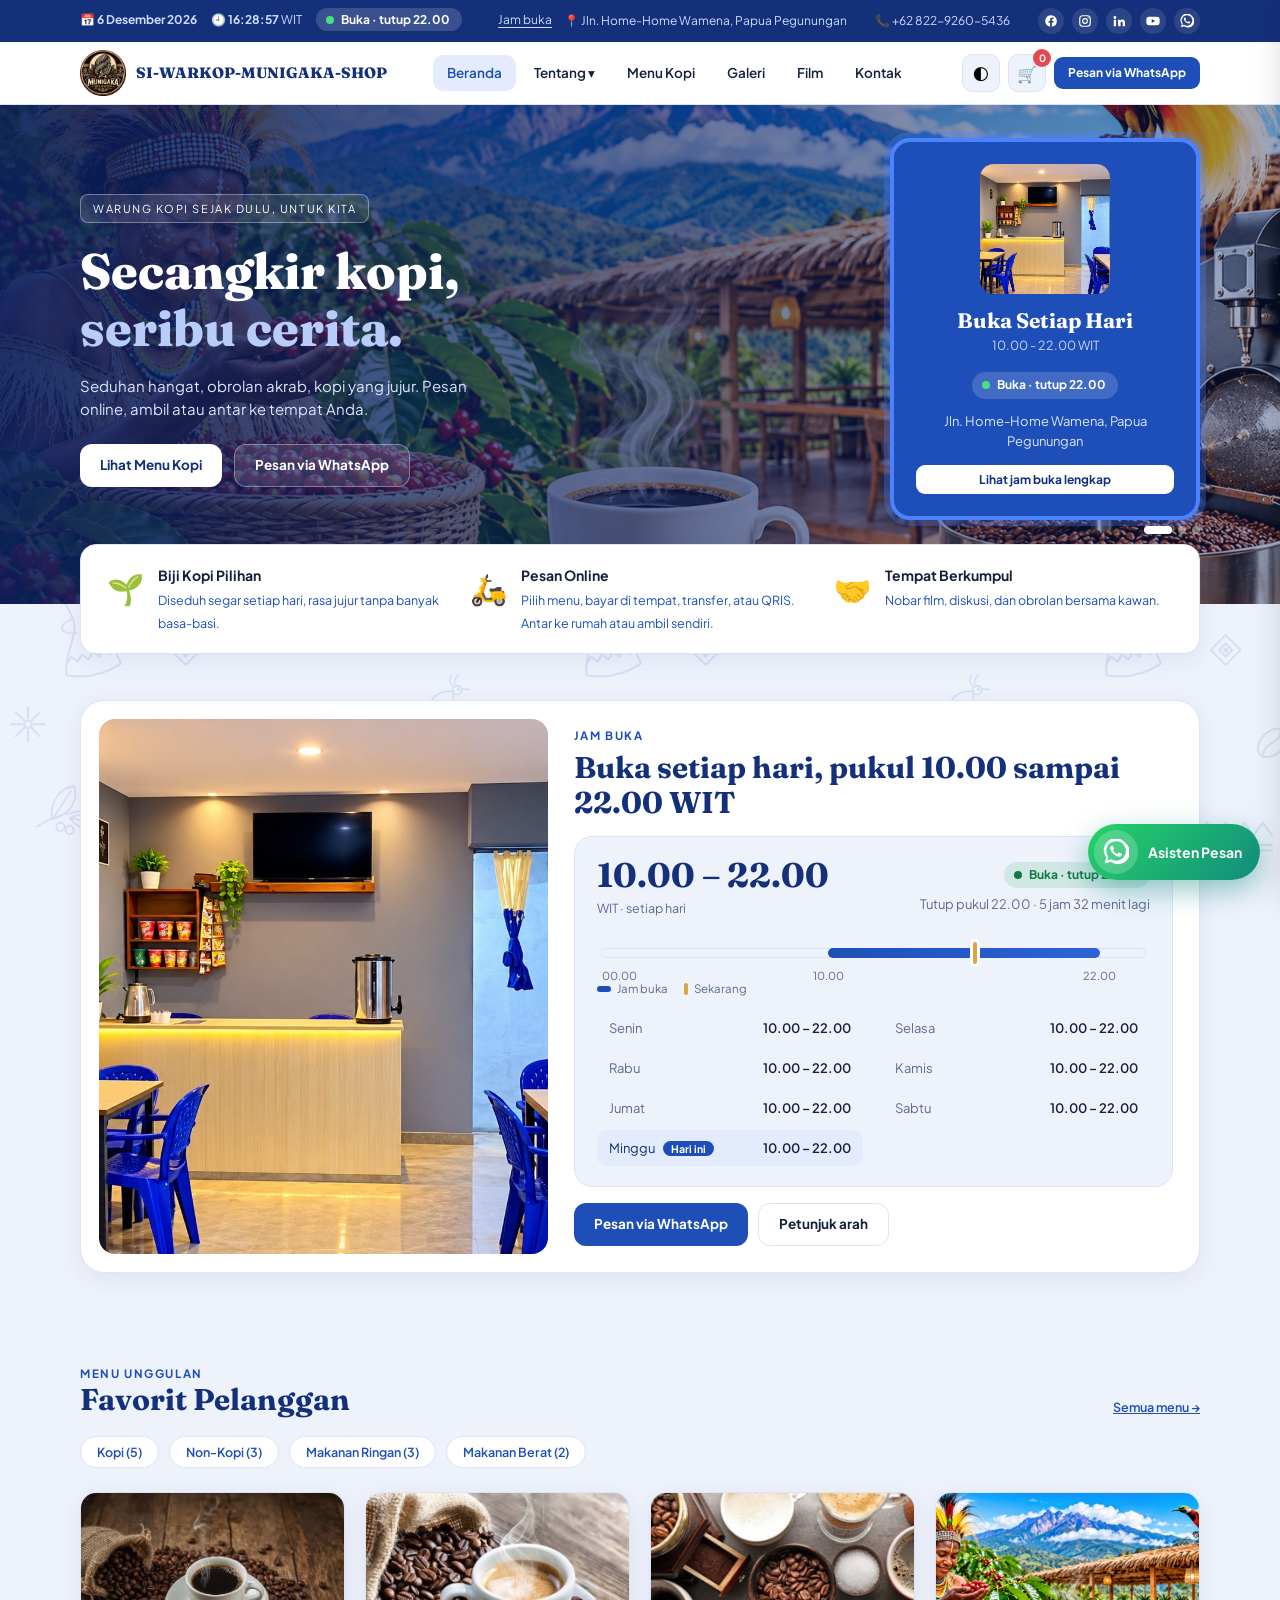
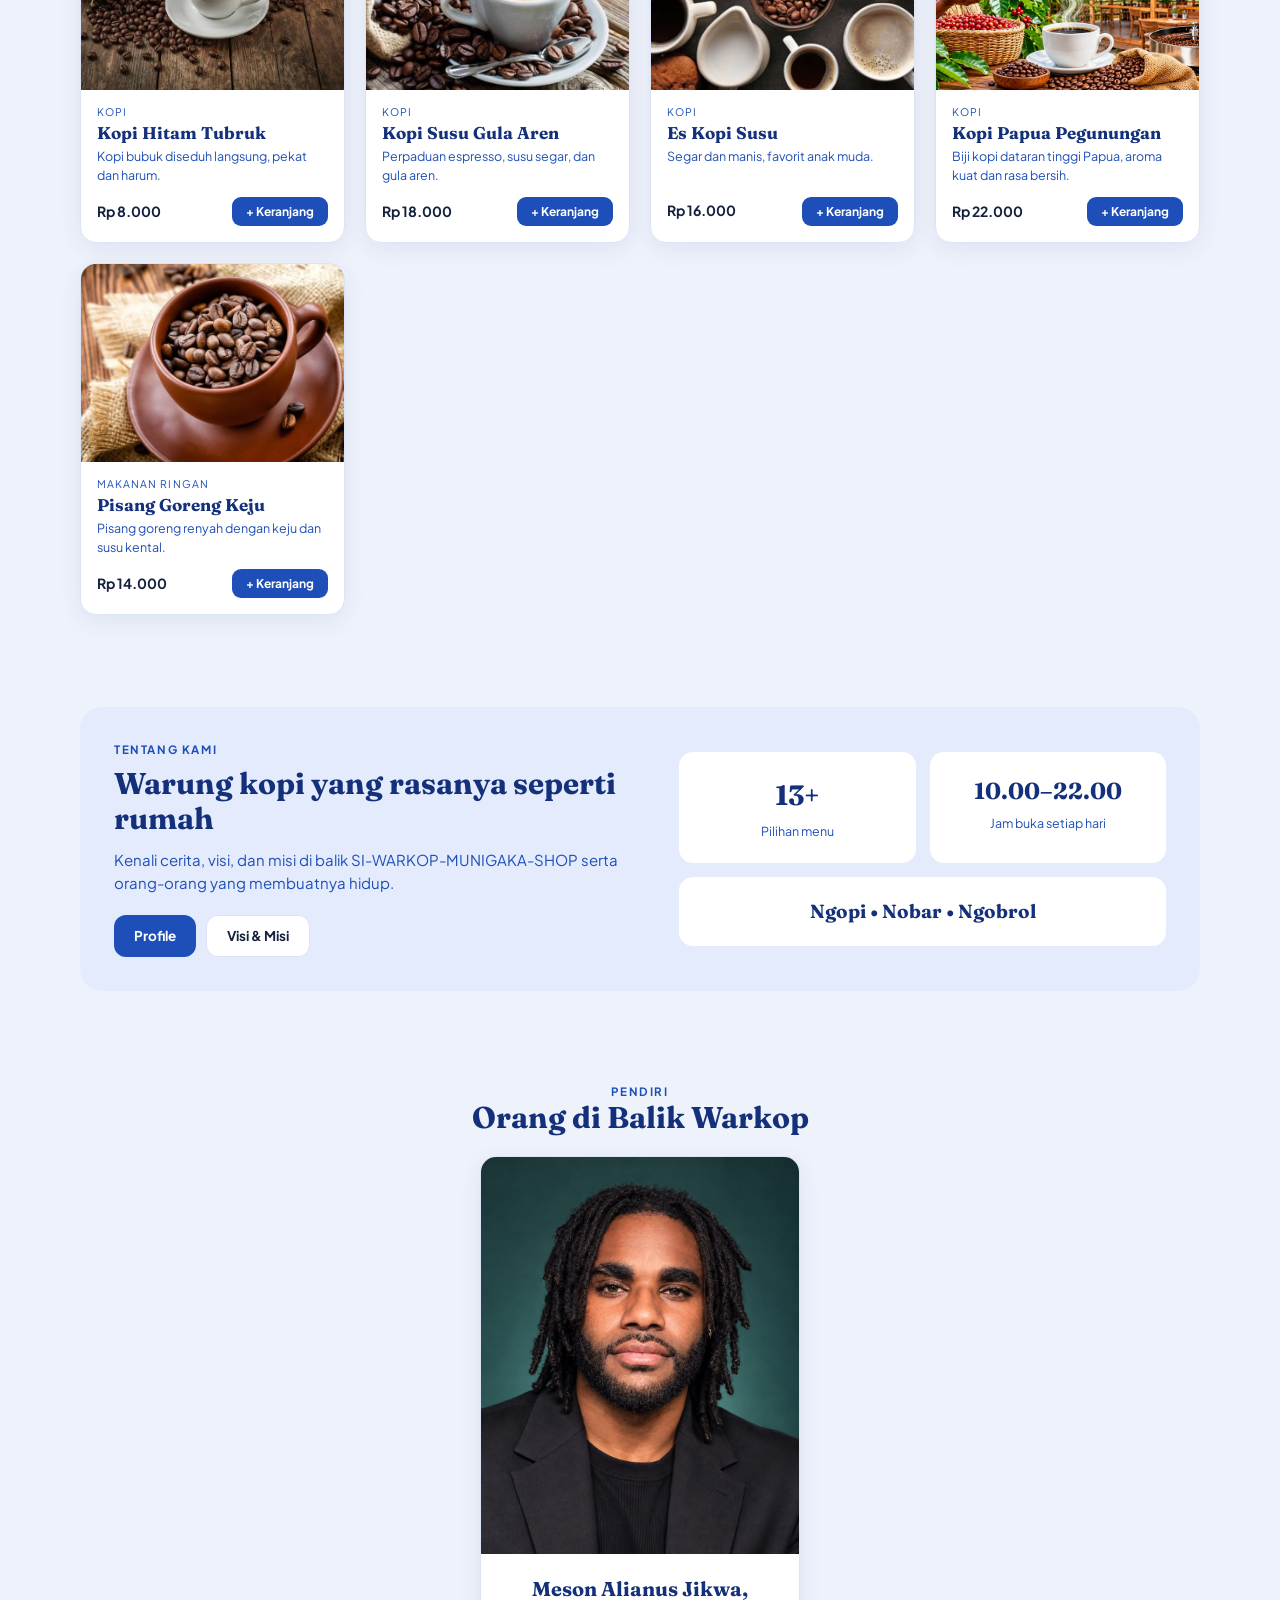
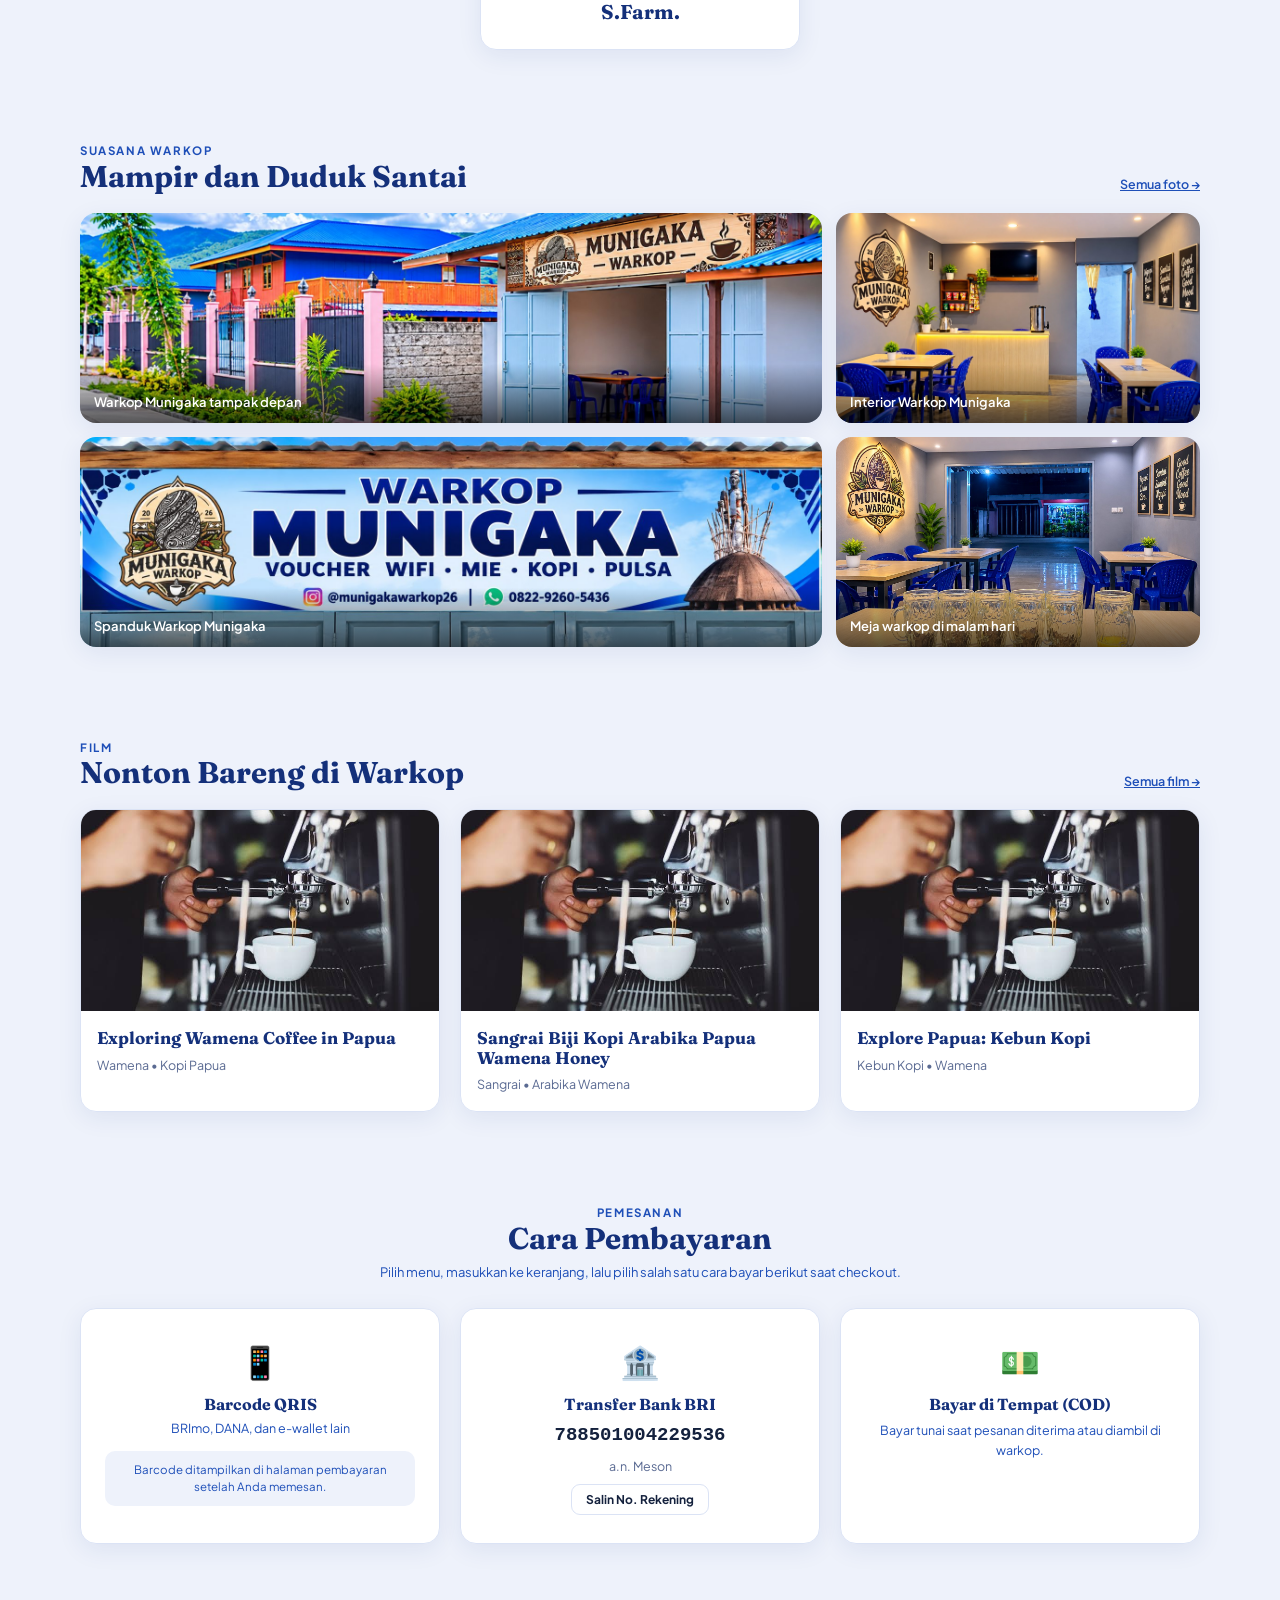
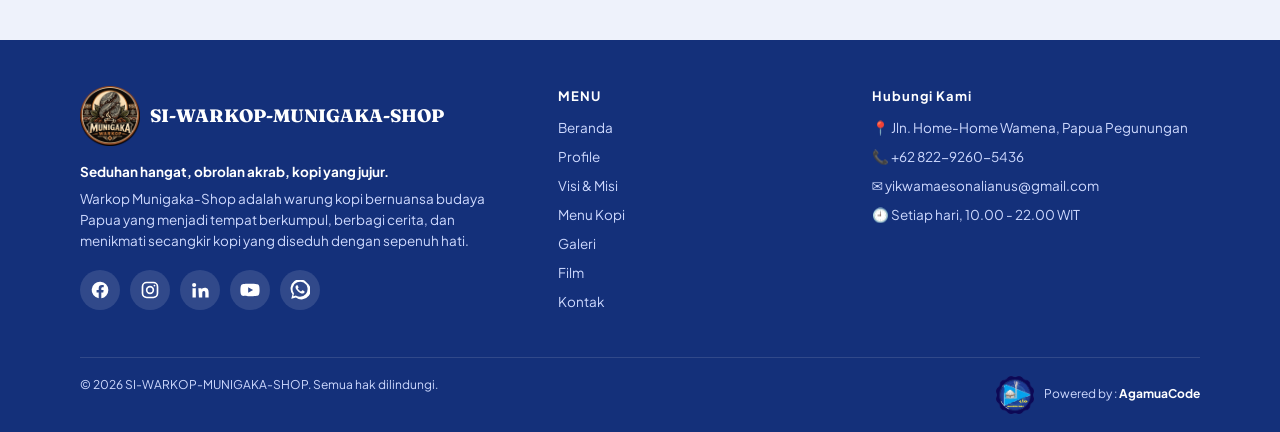
==== index.html @ c87c57e7 "first commit" ====
<!DOCTYPE html>
<html lang="id">
<head>
<meta charset="UTF-8"><meta name="viewport" content="width=device-width,initial-scale=1">
<title>SI-WARKOP-MUNIGAKA-SHOP — Secangkir kopi, seribu cerita</title>
<meta name="description" content="Warkop Munigaka, Wamena. Buka setiap hari pukul 10.00 - 22.00 WIT. Pesan online, ambil atau antar ke tempat Anda.">
<meta property="og:title" content="Warkop Munigaka — buka setiap hari 10.00 - 22.00 WIT">
<meta property="og:image" content="assets/images/foto/warkop/warkop-tampak-depan.jpg">
<link rel="icon" href="assets/images/logo.png">
<link rel="preconnect" href="https://fonts.googleapis.com"><link rel="preconnect" href="https://fonts.gstatic.com" crossorigin>
<link href="https://fonts.googleapis.com/css2?family=Fraunces:opsz,wght@9..144,600;9..144,800&family=Plus+Jakarta+Sans:wght@400;500;600;700&display=swap" rel="stylesheet">
<link rel="stylesheet" href="assets/css/style.css">
</head>
<body data-page="index">
<div id="site-header"></div>

<header class="hero">
  <div id="slides"></div>
  <div class="wrap">
    <div>
      <button class="hero-status on-dark" data-hours aria-label="Lihat jam buka lengkap"><span class="js-pill"></span><u>Lihat jam buka lengkap</u></button><br>
      <span class="tag">Warung kopi sejak dulu, untuk kita</span>
      <h1>Secangkir kopi,<br><em>seribu cerita.</em></h1>
      <p>Seduhan hangat, obrolan akrab, kopi yang jujur. Pesan online, ambil atau antar ke tempat Anda.</p>
      <div class="cta"><a class="btn btn-white" href="menu.html">Lihat Menu Kopi</a><a class="btn btn-outline" data-wa="Halo SI-WARKOP-MUNIGAKA-SHOP, saya ingin memesan." href="https://wa.me/6282292605436" target="_blank" rel="noopener">Pesan via WhatsApp</a></div>
    </div>
    <div class="open-card">
      <img src="assets/images/foto/hero/buka-setiap-hari.jpg" alt="Interior Warkop Munigaka">
      <h3>Buka Setiap Hari</h3><small>10.00 - 22.00 WIT</small>
      <div class="oc-state on-dark"><span class="js-pill"></span></div>
      <p style="font-size:13px;color:#dbe5ff;margin:0">Jln. Home-Home Wamena, Papua Pegunungan</p>
      <button class="btn btn-white btn-sm" data-hours>Lihat jam buka lengkap</button>
    </div>
  </div>
  <div class="dots" id="dots"></div>
</header>

<main class="wrap">
  <div class="features reveal">
    <div class="feat"><div class="ic">🌱</div><div><b>Biji Kopi Pilihan</b><span>Diseduh segar setiap hari, rasa jujur tanpa banyak basa-basi.</span></div></div>
    <div class="feat"><div class="ic">🛵</div><div><b>Pesan Online</b><span>Pilih menu, bayar di tempat, transfer, atau QRIS. Antar ke rumah atau ambil sendiri.</span></div></div>
    <div class="feat"><div class="ic">🤝</div><div><b>Tempat Berkumpul</b><span>Nobar film, diskusi, dan obrolan bersama kawan.</span></div></div>
  </div>

  <section id="jam">
    <div class="hours-sec reveal">
      <div class="hs-photo"><img src="assets/images/foto/warkop/interior-warkop.jpg" alt="Interior Warkop Munigaka" loading="lazy"></div>
      <div class="hs-info">
        <div class="eyebrow">Jam Buka</div>
        <h2>Buka setiap hari, pukul 10.00 sampai 22.00 WIT</h2>
        <div class="hc" data-hours-card></div>
        <div class="hs-cta"><a class="btn btn-primary" data-wa="Halo Warkop Munigaka, saya ingin memesan." href="https://wa.me/6282292605436" target="_blank" rel="noopener">Pesan via WhatsApp</a><a class="btn btn-ghost" href="https://www.google.com/maps/search/?api=1&query=Jln.%20Home-Home%20Wamena" target="_blank" rel="noopener">Petunjuk arah</a></div>
      </div>
    </div>
  </section>

  <section id="menu">
    <div class="sec-head"><div><div class="eyebrow">Menu Unggulan</div><h2>Favorit Pelanggan</h2></div><a class="more" href="menu.html">Semua menu →</a></div>
    <div class="chips" id="chips"></div>
    <div class="grid4" id="favGrid"></div>
  </section>

  <section>
    <div class="about reveal">
      <div>
        <div class="eyebrow">Tentang Kami</div>
        <h2>Warung kopi yang rasanya seperti rumah</h2>
        <p>Kenali cerita, visi, dan misi di balik SI-WARKOP-MUNIGAKA-SHOP serta orang-orang yang membuatnya hidup.</p>
        <div style="display:flex;gap:10px"><a class="btn btn-primary" href="profile.html">Profile</a><a class="btn btn-ghost" href="visi-misi.html">Visi &amp; Misi</a></div>
      </div>
      <div class="stats">
        <div class="stat"><b id="menuCount">13+</b><span>Pilihan menu</span></div>
        <div class="stat"><b style="font-size:23px">10.00–22.00</b><span>Jam buka setiap hari</span></div>
        <div class="stat wide">Ngopi • Nobar • Ngobrol</div>
      </div>
    </div>
  </section>

  <section class="center">
    <div class="eyebrow">Pendiri</div><h2>Orang di Balik Warkop</h2>
    <div class="card founder reveal"><div class="img"><img src="assets/images/foto/profile/meson-alianus-jikwa.jpg" alt="Meson Alianus Jikwa, S.Farm."></div><div class="body"><h3>Meson Alianus Jikwa, S.Farm.</h3></div></div>
  </section>

  <section>
    <div class="sec-head"><div><div class="eyebrow">Suasana Warkop</div><h2>Mampir dan Duduk Santai</h2></div><a class="more" href="galeri.html">Semua foto →</a></div>
    <div class="mini-gal" id="miniGal"></div>
  </section>

  <section>
    <div class="sec-head"><div><div class="eyebrow">Film</div><h2>Nonton Bareng di Warkop</h2></div><a class="more" href="film.html">Semua film →</a></div>
    <div class="grid3" id="filmGrid"></div>
  </section>

  <section class="center">
    <div class="eyebrow">Pemesanan</div><h2>Cara Pembayaran</h2>
    <p>Pilih menu, masukkan ke keranjang, lalu pilih salah satu cara bayar berikut saat checkout.</p>
    <div class="grid3" style="margin-top:26px">
      <div class="card pay reveal"><div class="ic">📱</div><h3>Barcode QRIS</h3><p style="min-height:0">BRImo, DANA, dan e-wallet lain</p><div class="note">Barcode ditampilkan di halaman pembayaran setelah Anda memesan.</div></div>
      <div class="card pay reveal"><div class="ic">🏦</div><h3>Transfer Bank BRI</h3><span class="rek">788501004229536</span><p style="min-height:0;color:var(--muted)">a.n. Meson</p><button class="btn btn-ghost btn-sm" id="payCopy" style="margin-top:8px">Salin No. Rekening</button></div>
      <div class="card pay reveal"><div class="ic">💵</div><h3>Bayar di Tempat (COD)</h3><p style="min-height:0;margin-top:8px">Bayar tunai saat pesanan diterima atau diambil di warkop.</p></div>
    </div>
  </section>
</main>

<div id="site-footer"></div>
<script src="assets/js/app.js"></script>
<script src="assets/js/asisten.js"></script>
</body>
</html>
---- assets/css/style.css ----
:root{--navy:#14307a;--blue:#1e4fb8;--blue2:#2d63d6;--bg:#eef2fb;--card:#fff;--text:#14213d;--muted:#5a6a92;--line:#dbe3f5;--gold:#d9a441;--r:16px;--shadow:0 6px 24px rgba(20,48,122,.08);--serif:'Fraunces',Georgia,serif;--sans:'Plus Jakarta Sans',system-ui,sans-serif}
[data-theme=dark]{--bg:#0c1430;--card:#141f45;--text:#e8edfb;--muted:#9fb0dd;--line:#25346b}
*{box-sizing:border-box;margin:0;padding:0}
html{scroll-behavior:smooth}
body{font-family:var(--sans);background:var(--bg);color:var(--text);line-height:1.55;font-size:15px;
position:relative}
img{max-width:100%;display:block}a{color:inherit;text-decoration:none}button{font-family:inherit;cursor:pointer;border:0}
.wrap{width:min(1120px,92%);margin:auto}
h1,h2,h3{font-family:var(--serif);line-height:1.15}
/* topbar */
.topbar{background:var(--navy);color:#cfdaff;font-size:12px}
.topbar .wrap{display:flex;justify-content:space-between;gap:12px;padding:8px 0;flex-wrap:wrap}
.topbar span{margin-right:14px}.topbar .right{display:flex;gap:14px;align-items:center}
/* nav */
.nav{background:var(--card);position:sticky;top:0;z-index:50;box-shadow:0 1px 0 var(--line)}
.nav .wrap{display:flex;align-items:center;gap:20px;height:62px}
.brand{display:flex;align-items:center;gap:10px;font-family:var(--serif);font-weight:800;color:var(--navy);font-size:15px}
[data-theme=dark] .brand{color:#fff}
.brand img{width:40px;height:40px;border-radius:50%}
.menu{display:flex;gap:4px;margin:0 auto;list-style:none;align-items:center}
.menu>li{position:relative}
.menu a,.menu .dd-btn{display:block;padding:8px 14px;border-radius:10px;font-weight:600;font-size:13.5px;color:var(--text);background:none}
.menu a:hover,.menu .dd-btn:hover{background:var(--bg)}
.menu a.active{background:#e3ebfc;color:var(--blue)}
[data-theme=dark] .menu a.active{background:#22336f;color:#fff}
.dd{position:absolute;top:100%;left:0;background:var(--card);border:1px solid var(--line);border-radius:12px;min-width:170px;padding:6px;box-shadow:var(--shadow);display:none}
.has-dd:hover .dd,.has-dd.open .dd{display:block}
.actions{display:flex;gap:8px;align-items:center}
.btn{display:inline-flex;align-items:center;gap:6px;padding:10px 20px;border-radius:12px;font-weight:700;font-size:13.5px;transition:.2s}
.btn-primary{background:var(--blue);color:#fff}.btn-primary:hover{background:var(--blue2);transform:translateY(-1px)}
.btn-ghost{background:var(--card);border:1px solid var(--line);color:var(--text)}.btn-ghost:hover{border-color:var(--blue)}
.btn-white{background:#fff;color:var(--navy)}
.btn-outline{background:rgba(255,255,255,.12);color:#fff;border:1px solid rgba(255,255,255,.35)}
.btn-sm{padding:7px 14px;font-size:12px;border-radius:9px}
.icon-btn{position:relative;width:38px;height:38px;border-radius:10px;background:var(--bg);border:1px solid var(--line);font-size:16px}
.badge{position:absolute;top:-6px;right:-6px;background:#e5484d;color:#fff;border-radius:99px;font-size:10px;min-width:18px;height:18px;display:grid;place-items:center;font-weight:700}
.burger{display:none}
/* hero */
.hero{position:relative;height:500px;color:#fff;overflow:hidden;margin-bottom:-60px}
.slide{position:absolute;inset:0;background-size:cover;background-position:center;opacity:0;transition:opacity .9s}
.slide.on{opacity:1}
.hero:before{content:"";position:absolute;inset:0;z-index:1;background:linear-gradient(90deg,rgba(11,31,92,.92),rgba(11,31,92,.35))}
.hero .wrap{position:relative;z-index:2;height:100%;display:flex;align-items:center;justify-content:space-between;gap:30px;padding-bottom:50px}
.tag{display:inline-block;font-size:11px;letter-spacing:.14em;text-transform:uppercase;border:1px solid rgba(255,255,255,.35);padding:5px 12px;border-radius:8px;background:rgba(255,255,255,.1);margin-bottom:20px}
.hero h1{font-size:clamp(34px,5vw,50px);font-weight:800}.hero h1 em{font-style:normal;color:#b9cdfa}
.hero p{max-width:420px;margin:16px 0 24px;color:#dbe5ff}
.hero .cta{display:flex;gap:12px;flex-wrap:wrap}
.open-card{width:310px;text-align:center;padding:22px;border:4px solid #4a82ff;border-radius:20px;background:var(--blue);box-shadow:0 0 0 6px rgba(74,130,255,.3);flex-shrink:0}
.open-card img{width:130px;height:130px;margin:0 auto 14px;border-radius:14px;object-fit:cover}
.open-card h3{font-size:21px}.open-card small{display:block;color:#c6d6ff;margin:4px 0 16px}
.dots{position:absolute;right:calc((100% - min(1120px,92%))/2);bottom:70px;z-index:3;display:flex;gap:6px}
.dots i{width:8px;height:8px;border-radius:9px;background:rgba(255,255,255,.4);cursor:pointer;transition:.3s}.dots i.on{width:28px;background:#fff}
/* features */
.features{position:relative;z-index:5;background:var(--card);border-radius:var(--r);box-shadow:var(--shadow);padding:20px 26px;display:grid;grid-template-columns:repeat(3,1fr);gap:24px;border:1px solid var(--line)}
.feat{display:flex;gap:14px}.feat .ic{font-size:30px}.feat b{display:block;font-size:14px}.feat span{font-size:12.5px;color:var(--blue)}
section{padding:46px 0}
.eyebrow{font-size:11.5px;letter-spacing:.14em;text-transform:uppercase;color:var(--blue);font-weight:700}
.sec-head{display:flex;justify-content:space-between;align-items:flex-end;gap:12px;margin-bottom:18px}
.sec-head h2{font-size:clamp(24px,3.2vw,30px);color:var(--navy)}[data-theme=dark] .sec-head h2,[data-theme=dark] .center h2{color:#fff}
.more{font-size:12.5px;color:var(--blue);text-decoration:underline;font-weight:600}
.center{text-align:center}.center h2{color:var(--navy);font-size:30px}.center p{color:var(--blue);font-size:13px;margin-top:6px}
.chips{display:flex;gap:10px;flex-wrap:wrap;margin-bottom:24px}
.chip{padding:7px 16px;border-radius:99px;background:var(--card);border:1px solid var(--line);color:var(--blue);font-size:12.5px;font-weight:600}
.chip.on,.chip:hover{background:var(--blue);color:#fff;border-color:var(--blue)}
/* cards */
.grid4{display:grid;grid-template-columns:repeat(4,1fr);gap:20px}
.grid3{display:grid;grid-template-columns:repeat(3,1fr);gap:20px}
.card{background:var(--card);border-radius:var(--r);overflow:hidden;box-shadow:var(--shadow);border:1px solid var(--line);transition:.25s}
.card:hover{transform:translateY(-4px)}
.card .img{aspect-ratio:4/3;overflow:hidden}.card .img img{width:100%;height:100%;object-fit:cover;transition:.5s}.card:hover .img img{transform:scale(1.06)}
.card .body{padding:14px 16px 16px}
.cat{font-size:10.5px;letter-spacing:.1em;text-transform:uppercase;color:var(--blue)}
.card h3{font-size:17px;margin:3px 0 4px;color:var(--navy)}[data-theme=dark] .card h3{color:#fff}
.card p{font-size:12.5px;color:var(--blue);min-height:38px}
.price-row{display:flex;justify-content:space-between;align-items:center;margin-top:12px}
.price-row b{font-size:14px}
.empty{grid-column:1/-1;text-align:center;color:var(--muted);padding:30px}
/* about */
.about{background:#e3ebfc;border-radius:22px;padding:34px;display:grid;grid-template-columns:1.1fr 1fr;gap:30px;align-items:center}
[data-theme=dark] .about{background:#17234f}
.about h2{font-size:30px;color:var(--navy);margin:8px 0 12px}[data-theme=dark] .about h2{color:#fff}
.about p{color:var(--blue);margin-bottom:20px}
.stats{display:grid;grid-template-columns:1fr 1fr;gap:14px}
.stat{background:var(--card);border-radius:14px;padding:22px;text-align:center}
.stat b{font-family:var(--serif);font-size:28px;color:var(--navy);display:block}[data-theme=dark] .stat b{color:#fff}
.stat span{font-size:12.5px;color:var(--blue)}.stat.wide{grid-column:1/-1;font-family:var(--serif);font-weight:700;font-size:19px;color:var(--navy);padding:20px}
/* founder */
.founder{max-width:320px;margin:20px auto 0;text-align:center}
.founder .img{aspect-ratio:4/5}.founder h3{font-size:20px;padding:6px 0}
/* film */
.film .img{aspect-ratio:16/9;position:relative}
.film .img:after{content:"▶";position:absolute;inset:0;display:grid;place-items:center;font-size:42px;color:#fff;background:rgba(0,0,0,.25);opacity:0;transition:.3s}
.film:hover .img:after{opacity:1}.film{cursor:pointer}
.film small{color:var(--muted)}
/* pay */
.pay{padding:28px 24px;text-align:center}.pay .ic{font-size:32px}.pay h3{font-size:16px;margin:8px 0 4px}
.pay .note{background:var(--bg);border-radius:10px;padding:10px;font-size:11.5px;color:var(--blue);margin-top:12px}
.rek{font-family:'Courier New',monospace;font-weight:700;font-size:19px;margin:8px 0 2px;display:block}
/* gallery */
.gal{columns:4 220px;column-gap:16px}.gal figure{break-inside:avoid;margin-bottom:16px;border-radius:14px;overflow:hidden;position:relative;cursor:pointer;box-shadow:var(--shadow)}
.gal img{width:100%;transition:.4s}.gal figure:hover img{transform:scale(1.05)}
.gal figcaption{position:absolute;left:0;right:0;bottom:0;padding:26px 12px 10px;color:#fff;font-size:13px;font-weight:600;background:linear-gradient(transparent,rgba(0,0,0,.65))}
/* pages */
.page-hero{background:linear-gradient(135deg,var(--navy),var(--blue));color:#fff;padding:50px 0;text-align:center}
.page-hero h1{font-size:38px}.page-hero p{color:#cfdaff;margin-top:8px}
.prose{background:var(--card);border-radius:var(--r);padding:30px;border:1px solid var(--line);box-shadow:var(--shadow)}
.prose h2{color:var(--navy);margin:18px 0 8px}[data-theme=dark] .prose h2{color:#fff}.prose p,.prose li{color:var(--muted);margin-bottom:8px}.prose ul{padding-left:20px}
.two{display:grid;grid-template-columns:1fr 1fr;gap:26px;align-items:center}
.two img{border-radius:var(--r)}
.form{max-width:440px;margin:auto;background:var(--card);padding:30px;border-radius:20px;border:1px solid var(--line);box-shadow:var(--shadow)}
.form h1{font-size:28px;color:var(--navy);margin-bottom:6px}[data-theme=dark] .form h1{color:#fff}
.field{margin:14px 0}.field label{display:block;font-size:12.5px;font-weight:700;margin-bottom:5px}
.field input,.field textarea,.field select{width:100%;padding:12px 14px;border-radius:11px;border:1px solid var(--line);background:var(--bg);color:var(--text);font:inherit}
.field input:focus,.field textarea:focus{outline:2px solid var(--blue);border-color:transparent}
.msg{padding:10px 14px;border-radius:10px;font-size:13px;margin-top:12px;display:none}.msg.err{background:#fde8e8;color:#b42318;display:block}.msg.ok{background:#e3f6ea;color:#18794e;display:block}
.form .btn{width:100%;justify-content:center;margin-top:6px}.form .alt{text-align:center;font-size:13px;margin-top:16px;color:var(--muted)}.form .alt a{color:var(--blue);font-weight:700}
/* footer */
footer{background:var(--navy);color:#cfdaff;margin-top:50px;padding-top:46px}
.fgrid{display:grid;grid-template-columns:1.6fr 1fr 1.2fr;gap:40px}
footer h4{color:#fff;font-size:13px;margin-bottom:12px;letter-spacing:.08em}
footer li{list-style:none;margin-bottom:8px;font-size:13.5px}footer li a:hover{color:#fff}
footer .brand{color:#fff;font-size:18px}
footer .tagline{color:#fff;font-weight:700;margin:16px 0 6px;font-size:13.5px}
.fbot{border-top:1px solid rgba(255,255,255,.12);margin-top:36px;padding:18px 0;display:flex;justify-content:space-between;font-size:12px;flex-wrap:wrap;gap:8px}
/* drawer & modal */
.overlay{position:fixed;inset:0;background:rgba(5,12,40,.55);z-index:90;display:none}.overlay.on{display:block}
.drawer{position:fixed;top:0;right:-420px;width:min(400px,100%);height:100%;background:var(--card);z-index:100;transition:.3s;display:flex;flex-direction:column;box-shadow:-10px 0 40px rgba(0,0,0,.2)}
.drawer.on{right:0}
.drawer header{padding:18px 20px;display:flex;justify-content:space-between;align-items:center;border-bottom:1px solid var(--line)}
.drawer header h3{font-size:20px}.drawer .items{flex:1;overflow:auto;padding:14px 20px}
.ci{display:flex;gap:12px;align-items:center;padding:10px 0;border-bottom:1px solid var(--line)}
.ci img{width:56px;height:56px;border-radius:10px;object-fit:cover}.ci div{flex:1;font-size:13px}.ci small{color:var(--muted)}
.qty{display:flex;align-items:center;gap:8px}.qty button{width:26px;height:26px;border-radius:8px;background:var(--bg);color:var(--text);border:1px solid var(--line)}
.drawer footer{background:var(--card);color:var(--text);margin:0;padding:16px 20px;border-top:1px solid var(--line)}
.total{display:flex;justify-content:space-between;font-weight:800;font-size:17px;margin-bottom:12px}
.modal{position:fixed;inset:0;z-index:110;display:none;place-items:center;padding:20px}.modal.on{display:grid}
.modal .box{background:var(--card);border-radius:18px;max-width:640px;width:100%;overflow:hidden;position:relative}
.modal .box img{width:100%}.modal .box .in{padding:18px}.modal .x{position:absolute;top:10px;right:10px;width:34px;height:34px;border-radius:50%;background:rgba(0,0,0,.5);color:#fff;z-index:2}
.toast{position:fixed;bottom:24px;left:50%;transform:translate(-50%,80px);background:var(--navy);color:#fff;padding:12px 22px;border-radius:12px;z-index:200;transition:.3s;opacity:0;font-size:13.5px}
.toast.on{transform:translate(-50%,0);opacity:1}
.user-pill{display:flex;align-items:center;gap:8px;font-size:13px;font-weight:700}
.reveal{opacity:0;transform:translateY(22px);transition:.7s}.reveal.in{opacity:1;transform:none}
/* responsive */
@media(max-width:960px){.grid4{grid-template-columns:repeat(2,1fr)}.grid3{grid-template-columns:repeat(2,1fr)}.about,.two{grid-template-columns:1fr}.open-card{display:none}.fgrid{grid-template-columns:1fr 1fr}}
@media(max-width:860px){.burger{display:grid;place-items:center}
.menu{position:absolute;top:62px;left:0;right:0;background:var(--card);flex-direction:column;align-items:stretch;padding:12px 4%;display:none;border-bottom:1px solid var(--line);margin:0}
.menu.on{display:flex}.dd{position:static;display:none;box-shadow:none;border:0;margin-left:12px}.has-dd.open .dd{display:block}.has-dd:hover .dd{display:none}.has-dd.open:hover .dd{display:block}
.nav .actions{margin-left:auto}.hide-sm{display:none}.features{grid-template-columns:1fr}.topbar .right>span{display:none}.topbar span{margin-right:8px}.topbar .wrap{justify-content:space-between;align-items:center}}
@media(max-width:560px){.grid4,.grid3{grid-template-columns:1fr}.hero{height:560px}.fgrid{grid-template-columns:1fr}.brand span{font-size:12px}.hero h1{font-size:34px}}

/* social */
.social-links{display:flex;gap:10px;flex-wrap:wrap;align-items:center}
.social-links a{width:40px;height:40px;border-radius:50%;background:rgba(255,255,255,.12);color:#fff;display:grid;place-items:center;transition:.25s}
.social-links a svg{width:20px;height:20px}
.social-links.sm{gap:8px}.social-links.sm a{width:26px;height:26px;background:rgba(255,255,255,.1)}.social-links.sm a svg{width:14px;height:14px}
.social-links a:hover{transform:translateY(-3px);color:#fff}
[data-net=facebook]:hover{background:#1877f2!important}[data-net=instagram]:hover{background:linear-gradient(45deg,#f9a23a,#e1306c,#833ab4)!important}
[data-net=linkedin]:hover{background:#0a66c2!important}[data-net=youtube]:hover{background:#ff0000!important}[data-net=whatsapp]:hover{background:#25d366!important}
.brand img{object-fit:contain;background:none;border-radius:0}
.nav .brand img{width:46px;height:46px}footer .brand img{width:60px;height:60px}

footer .social-links{margin-top:18px}

/* video */
.player-wrap{background:var(--card);border-radius:20px;overflow:hidden;border:1px solid var(--line);box-shadow:var(--shadow)}
.player,.video{aspect-ratio:16/9;background:#000;width:100%}
.player iframe,.video iframe{width:100%;height:100%;border:0;display:block}
.player-info{display:flex;justify-content:space-between;gap:14px;align-items:center;padding:16px 20px;flex-wrap:wrap}
.player-info h2{font-size:22px;color:var(--navy)}[data-theme=dark] .player-info h2{color:#fff}.player-info p{color:var(--muted);font-size:13.5px}
.yt-form{display:flex;gap:10px;margin-top:16px}.yt-form input{flex:1;min-width:0;padding:13px 16px;border-radius:12px;border:1px solid var(--line);background:var(--card);color:var(--text);font:inherit}
.yt-form input:focus{outline:2px solid var(--blue);border-color:transparent}
.film.now{outline:3px solid var(--blue)}
.modal .box{max-height:92vh;overflow:auto}
.powered{display:flex;align-items:center;gap:8px}.powered img{width:30px;height:30px;object-fit:contain}.powered b{color:#fff}
@media(max-width:560px){.yt-form{flex-direction:column}.fbot{flex-direction:column;align-items:flex-start}}

/* motif papua: tifa, cangkir kopi, cenderawasih, daun & biji kopi */
body::before{content:"";position:fixed;inset:0;z-index:-1;pointer-events:none;background:url(../images/motif-papua.svg) 0 0/520px 520px repeat;opacity:.11}
[data-theme=dark] body::before{background-image:url(../images/motif-papua-dark.svg);opacity:.07}
@media(max-width:860px){body::before{background-size:400px 400px}}
@media(max-width:480px){body::before{background-size:320px 320px;opacity:.09}}
.powered{gap:10px}.powered img{width:38px;height:38px}.powered span{color:#cfdaff}

/* ===== Asisten Pesan ===== */
.bot-fab{position:fixed;right:20px;bottom:20px;z-index:85;display:flex;align-items:center;gap:10px;padding:0 18px 0 6px;height:56px;border-radius:99px;color:#fff;font-weight:700;font-size:14px;background:linear-gradient(135deg,#25d366,#128c7e);box-shadow:0 10px 28px rgba(18,140,126,.45);transition:.25s}
.bot-fab:hover{transform:translateY(-3px)}
.bot-fab .ic{width:44px;height:44px;border-radius:50%;background:rgba(255,255,255,.2);display:grid;place-items:center}.bot-fab .ic svg{width:26px;height:26px}
.bot-fab .pulse{position:absolute;inset:0;border-radius:99px;box-shadow:0 0 0 0 rgba(37,211,102,.55);animation:pulse 2.2s infinite;pointer-events:none}
@keyframes pulse{70%{box-shadow:0 0 0 16px rgba(37,211,102,0)}100%{box-shadow:0 0 0 0 rgba(37,211,102,0)}}
.bot-tip{position:fixed;right:24px;bottom:88px;z-index:85;background:var(--card);color:var(--text);padding:12px 38px 12px 16px;border-radius:14px 14px 4px 14px;box-shadow:var(--shadow);border:1px solid var(--line);font-size:13.5px;font-weight:600;opacity:0;transform:translateY(10px);pointer-events:none;transition:.3s}
.bot-tip.on{opacity:1;transform:none;pointer-events:auto}.bot-tip button{position:absolute;top:6px;right:8px;background:none;color:var(--muted);font-size:12px}
.bot{padding:0;position:fixed;right:20px;bottom:20px;z-index:95;width:380px;height:min(620px,calc(100vh - 40px));background:var(--card);border-radius:22px;border:1px solid var(--line);box-shadow:0 24px 70px rgba(10,25,80,.35);display:flex;flex-direction:column;overflow:hidden;opacity:0;transform:translateY(20px) scale(.96);pointer-events:none;transition:.28s;transform-origin:bottom right}
.bot.on{opacity:1;transform:none;pointer-events:auto}
body.bot-open .bot-fab,body.bot-open .bot-tip{opacity:0;pointer-events:none}
.bot header{display:flex;align-items:center;gap:12px;padding:14px 16px;background:linear-gradient(135deg,var(--navy),var(--blue));color:#fff}
.bot header img{width:42px;height:42px;border-radius:50%;background:#fff;object-fit:contain}
.bot header div{flex:1;line-height:1.25}.bot header small{display:flex;align-items:center;gap:6px;font-size:11.5px;color:#cfe0ff}.bot header small i{width:8px;height:8px;border-radius:50%;background:#25d366}
.bot-ic{width:36px;height:36px;border-radius:50%;background:rgba(255,255,255,.16);color:#fff;display:grid;place-items:center;font-size:14px}.bot-ic svg{width:19px;height:19px}.bot-ic:hover{background:rgba(255,255,255,.3)}
.bot-body{flex:1;overflow-y:auto;padding:16px;display:flex;flex-direction:column;gap:10px;background:var(--bg);scroll-behavior:smooth}
.msg-b{display:flex}.msg-b.me{justify-content:flex-end}
.msg-b .b{max-width:86%;padding:10px 13px;border-radius:16px;font-size:13.5px;line-height:1.5;background:var(--card);border:1px solid var(--line);border-bottom-left-radius:4px;animation:pop .25s}
.msg-b.me .b{background:var(--blue);color:#fff;border-color:var(--blue);border-radius:16px 16px 4px 16px}
.msg-b .b small{display:block;font-size:10px;opacity:.55;margin-top:4px;text-align:right}.msg-b .b a{color:var(--blue);text-decoration:underline;font-weight:600}.msg-b.me .b a{color:#fff}
.msg-b .b small>small,.msg-b .b>small{font-size:11px;opacity:.75;text-align:left}.msg-b .b>small:last-child{font-size:10px;opacity:.55;text-align:right}
@keyframes pop{from{opacity:0;transform:translateY(6px)}}
.typing{display:inline-flex;gap:4px;padding:4px 2px}.typing i{width:7px;height:7px;border-radius:50%;background:var(--muted);animation:blink 1s infinite}.typing i:nth-child(2){animation-delay:.15s}.typing i:nth-child(3){animation-delay:.3s}
@keyframes blink{0%,60%,100%{opacity:.25;transform:none}30%{opacity:1;transform:translateY(-3px)}}
.sum{margin-top:10px;padding:12px;border-radius:12px;background:var(--bg);border:1px dashed var(--blue)}.sum .ln{margin:6px 0;font-size:13px}
.sum .tot{display:flex;justify-content:space-between;border-top:1px solid var(--line);padding-top:8px;margin-top:6px}.sum p{margin-top:8px;font-size:12.5px;color:var(--muted)}
.bot-chips{display:flex;flex-wrap:wrap;gap:8px;padding:10px 14px;max-height:150px;overflow-y:auto;background:var(--card);border-top:1px solid var(--line)}.bot-chips:empty{display:none}
.bchip{padding:8px 13px;border-radius:99px;border:1px solid var(--blue);background:var(--card);color:var(--blue);font-size:12.5px;font-weight:600;transition:.2s;text-align:left}
.bchip:hover{background:var(--blue);color:#fff}.bchip.pri{background:var(--blue);color:#fff}.bchip.pri:hover{background:var(--blue2)}
.bchip.wa{background:#25d366;border-color:#25d366;color:#fff}.bchip.wa:hover{background:#128c7e}
.bot-form{display:flex;gap:8px;padding:10px 14px;border-top:1px solid var(--line);background:var(--card)}
.bot-form input{flex:1;min-width:0;padding:11px 14px;border-radius:99px;border:1px solid var(--line);background:var(--bg);color:var(--text);font:inherit;font-size:14px}
.bot-form input:focus{outline:2px solid var(--blue);border-color:transparent}
.bot-form button{width:44px;height:44px;border-radius:50%;background:var(--blue);color:#fff;font-size:16px}
.bot-foot{text-align:center;font-size:10.5px;color:var(--muted);padding:0 10px 10px;background:var(--card)}
@media(max-width:560px){.bot{right:0;left:0;bottom:0;width:100%;height:88vh;border-radius:22px 22px 0 0}.bot-fab{right:14px;bottom:14px}.bot-fab .lbl{display:none}.bot-fab{padding:0 6px}.bot-tip{right:16px;bottom:80px}.bot-form input{font-size:16px}}
footer li a{color:inherit}

/* ===== Jam buka, status, galeri ===== */
:focus-visible{outline:2px solid var(--gold);outline-offset:2px}
.st{display:inline-flex;align-items:center;gap:7px;font-size:12px;font-weight:700;padding:4px 12px 4px 10px;border-radius:99px;white-space:nowrap;background:rgba(24,160,88,.14);color:#0f7a42}
.st i{width:8px;height:8px;border-radius:50%;background:currentColor;flex-shrink:0}
.st.on i{animation:live 2s infinite}
@keyframes live{0%{box-shadow:0 0 0 0 rgba(24,160,88,.55)}80%,100%{box-shadow:0 0 0 7px rgba(24,160,88,0)}}
.st.soon{background:rgba(217,164,65,.2);color:#8a6411}
.st.off{background:rgba(229,72,77,.14);color:#b42318}
[data-theme=dark] .st.on{background:rgba(95,224,160,.15);color:#5fe0a0}
[data-theme=dark] .st.soon{background:rgba(251,191,36,.16);color:#fbbf24}
[data-theme=dark] .st.off{background:rgba(248,113,113,.16);color:#f87171}
.on-dark .st,.topbar .st{background:rgba(255,255,255,.16);color:#fff}
.on-dark .st.on i,.topbar .st.on i{color:#4ade80}.on-dark .st.soon i,.topbar .st.soon i{color:#fbbf24}.on-dark .st.off i,.topbar .st.off i{color:#f87171}
.top-hours{display:inline-flex;align-items:center;gap:8px;background:none;color:#cfdaff;font-size:12px;padding:0}
.top-hours u,.hero-status u{text-decoration:underline;text-underline-offset:3px}
.hero-status{display:none;align-items:center;gap:10px;background:none;color:#fff;font-size:12.5px;margin-bottom:14px;padding:0}
.open-card .oc-state{display:flex;justify-content:center;margin:0 0 12px}
.open-card .btn{width:100%;justify-content:center;margin-top:14px}
@media(max-width:960px){.hero-status{display:inline-flex}}

/* kartu jam buka */
.hc{background:var(--card);border:1px solid var(--line);border-radius:18px;padding:20px 22px}
.hc-top{display:flex;justify-content:space-between;align-items:center;gap:14px;flex-wrap:wrap}
.hc-time b{display:block;font-family:var(--serif);font-size:clamp(26px,5vw,34px);line-height:1.1;color:var(--navy)}
[data-theme=dark] .hc-time b{color:#fff}
.hc-time span{font-size:12.5px;color:var(--muted)}
.hc-state{text-align:right}.hc-state .js-text{font-size:13px;color:var(--muted);margin:6px 0 0}
.tl{position:relative;height:10px;border-radius:99px;background:var(--bg);border:1px solid var(--line);margin:30px 4px 30px}
.tl-open{position:absolute;top:-1px;bottom:-1px;border-radius:99px;background:linear-gradient(90deg,var(--blue),var(--blue2))}
.tl-now{position:absolute;top:-7px;width:4px;height:22px;border-radius:3px;background:var(--gold);transform:translateX(-50%);box-shadow:0 0 0 3px var(--card);transition:left 1s}
.tl-l{position:absolute;top:18px;font-size:11px;color:var(--muted);transform:translateX(-50%);white-space:nowrap}
.tl-l.a{transform:none}
.tl-key{display:flex;gap:6px;align-items:center;font-size:11.5px;color:var(--muted);margin:-8px 0 12px}
.tl-key i{width:14px;height:6px;border-radius:3px;display:inline-block}.tl-key .k1{background:var(--blue)}.tl-key .k2{background:var(--gold);width:4px;height:12px;margin-left:10px}
.hc ul.wk,.hm-body ul.wk{list-style:none;padding:0;margin:0;display:grid;grid-template-columns:repeat(auto-fit,minmax(190px,1fr));gap:4px 20px}
.wk li{display:flex;justify-content:space-between;align-items:center;gap:10px;padding:8px 12px;margin:0;border-radius:10px;font-size:13px;color:var(--muted)}
.wk li b{color:var(--text);font-weight:600;white-space:nowrap}
.wk li.today{background:#e3ebfc;color:var(--navy)}[data-theme=dark] .wk li.today{background:#22336f;color:#fff}
.wk li em{font-style:normal;font-size:10.5px;font-weight:700;background:var(--blue);color:#fff;padding:1px 8px;border-radius:99px;margin-left:8px}

/* bagian jam buka di beranda */
.hours-sec{display:grid;grid-template-columns:.85fr 1.15fr;gap:26px;align-items:center;background:var(--card);border:1px solid var(--line);border-radius:24px;padding:18px;box-shadow:var(--shadow)}
.hs-photo{border-radius:16px;overflow:hidden;align-self:stretch;min-height:260px}.hs-photo img{width:100%;height:100%;object-fit:cover}
.hs-info{padding:8px 8px 8px 0}.hs-info h2{font-size:clamp(23px,3.2vw,30px);color:var(--navy);margin:6px 0 16px}[data-theme=dark] .hs-info h2{color:#fff}
.hs-info .hc{background:var(--bg)}.hs-cta{display:flex;gap:10px;flex-wrap:wrap;margin-top:16px}
@media(max-width:860px){.hours-sec{grid-template-columns:1fr;padding:14px}.hs-photo{min-height:0;aspect-ratio:16/9}.hs-info{padding:0 4px 6px}}

/* pop-up jam buka (muncul pertama kali) */
.hm{position:fixed;inset:0;z-index:300;display:grid;place-items:center;padding:16px;visibility:hidden;opacity:0;transition:opacity .35s,visibility 0s .35s}
.hm.on{visibility:visible;opacity:1;transition:opacity .35s}
.hm-bg{position:absolute;inset:0;background:rgba(6,14,46,.74);backdrop-filter:blur(6px)}
.hm-card{position:relative;width:min(580px,100%);max-height:calc(100vh - 32px);max-height:calc(100dvh - 32px);overflow:auto;background:var(--card);border-radius:24px;box-shadow:0 30px 80px rgba(0,0,0,.45);transform:translateY(26px) scale(.97);transition:transform .5s cubic-bezier(.2,.8,.2,1)}
.hm.on .hm-card{transform:none}
.hm-photo{position:relative;aspect-ratio:16/8;overflow:hidden;background:var(--navy)}
.hm-photo img{width:100%;height:100%;object-fit:cover}
.hm-photo:after{content:"";position:absolute;inset:0;background:linear-gradient(180deg,rgba(8,20,64,.1),rgba(8,20,64,.85))}
.hm-cap{position:absolute;left:22px;right:56px;bottom:16px;z-index:1;color:#fff}
.hm-cap h2{font-size:clamp(22px,5vw,29px);margin-top:8px}
.hm-x{position:absolute;top:12px;right:12px;z-index:3;width:36px;height:36px;border-radius:50%;background:rgba(0,0,0,.5);color:#fff}
.hm-body{padding:20px 22px 22px}
.hm-greet{color:var(--muted);font-size:13.5px;margin-bottom:14px}
.hm-addr{font-size:13px;color:var(--muted);margin:16px 0 14px}
.hm-cta{display:flex;gap:8px;flex-wrap:wrap}.hm-cta .btn{flex:1 1 auto;justify-content:center}
.hm-go{display:block;width:100%;margin-top:12px;padding:13px;border-radius:12px;background:var(--navy);color:#fff;font-weight:700;font-size:14px}
[data-theme=dark] .hm-go{background:var(--blue)}
body.hm-open{overflow:hidden}
body.hm-open .bot-fab,body.hm-open .bot-tip{opacity:0;pointer-events:none}
@media(max-width:560px){.hm{padding:0;place-items:end center}.hm-card{border-radius:24px 24px 0 0;max-height:92vh;max-height:92dvh}.hm-photo{aspect-ratio:16/9}.hm-body{padding:18px 18px 22px}}

/* galeri mini & lightbox */
.mini-gal{display:grid;grid-template-columns:repeat(3,1fr);grid-auto-rows:210px;gap:14px}
.mini-gal figure{position:relative;margin:0;border-radius:16px;overflow:hidden;cursor:pointer;box-shadow:var(--shadow)}
.mini-gal:not(.alt) figure:nth-child(1),.mini-gal:not(.alt) figure:nth-child(3){grid-column:span 2}
.mini-gal.alt{grid-template-columns:repeat(2,1fr)}.mini-gal.alt figure:first-child{grid-column:span 2}
.mini-gal img{width:100%;height:100%;object-fit:cover;transition:transform .5s}.mini-gal figure:hover img{transform:scale(1.04)}
.mini-gal figcaption{position:absolute;left:0;right:0;bottom:0;padding:28px 14px 10px;color:#fff;font-size:13px;font-weight:600;background:linear-gradient(transparent,rgba(0,0,0,.65))}
@media(max-width:640px){.mini-gal{grid-template-columns:repeat(2,1fr);grid-auto-rows:140px;gap:10px}.mini-gal figcaption{font-size:11.5px;padding:20px 10px 8px}}
.modal .box:has(.lb){max-width:980px}
.lb{position:relative;background:#000}.lb img{max-height:72vh;object-fit:contain;margin:auto}
.lb-n{position:absolute;top:50%;transform:translateY(-50%);width:44px;height:44px;border-radius:50%;background:rgba(0,0,0,.5);color:#fff;font-size:28px;line-height:1;display:grid;place-items:center;padding-bottom:3px}
.lb-n:hover{background:rgba(0,0,0,.75)}.lb-n.prev{left:10px}.lb-n.next{right:10px}
.modal .in small{color:var(--muted)}
.gal figure{contain:layout}

@media(prefers-reduced-motion:reduce){*,*:before,*:after{animation:none!important;transition-duration:.01ms!important;scroll-behavior:auto!important}.reveal{opacity:1;transform:none}}

.hm-body .hc-state .js-pill{display:none}.hm-body .hc-state{text-align:left}
@media(max-width:560px){.hm-photo{aspect-ratio:16/8}.hm-cap{left:18px;bottom:14px}.hm-body .hc-top{gap:6px}.hc ul.wk,.hm-body ul.wk{gap:0}.wk li{padding:6px 12px}.tl{margin:26px 4px 28px}}
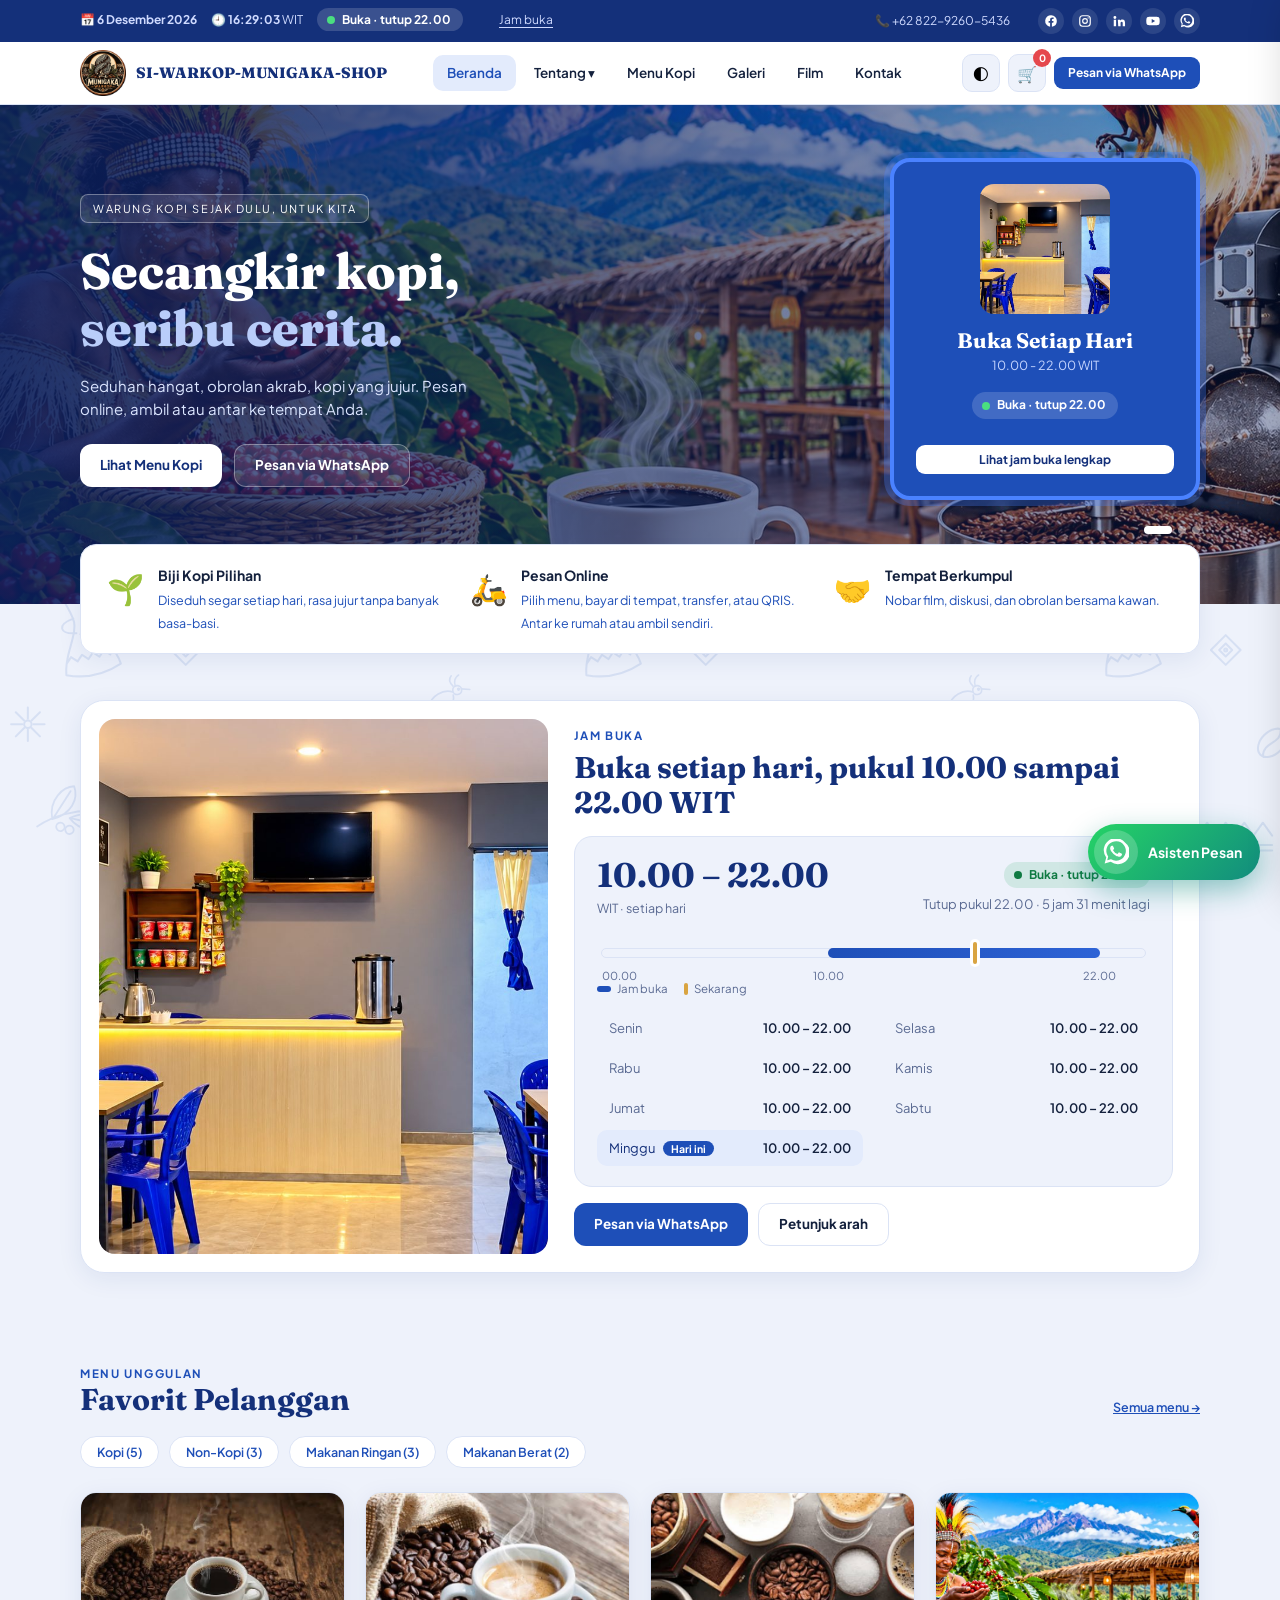
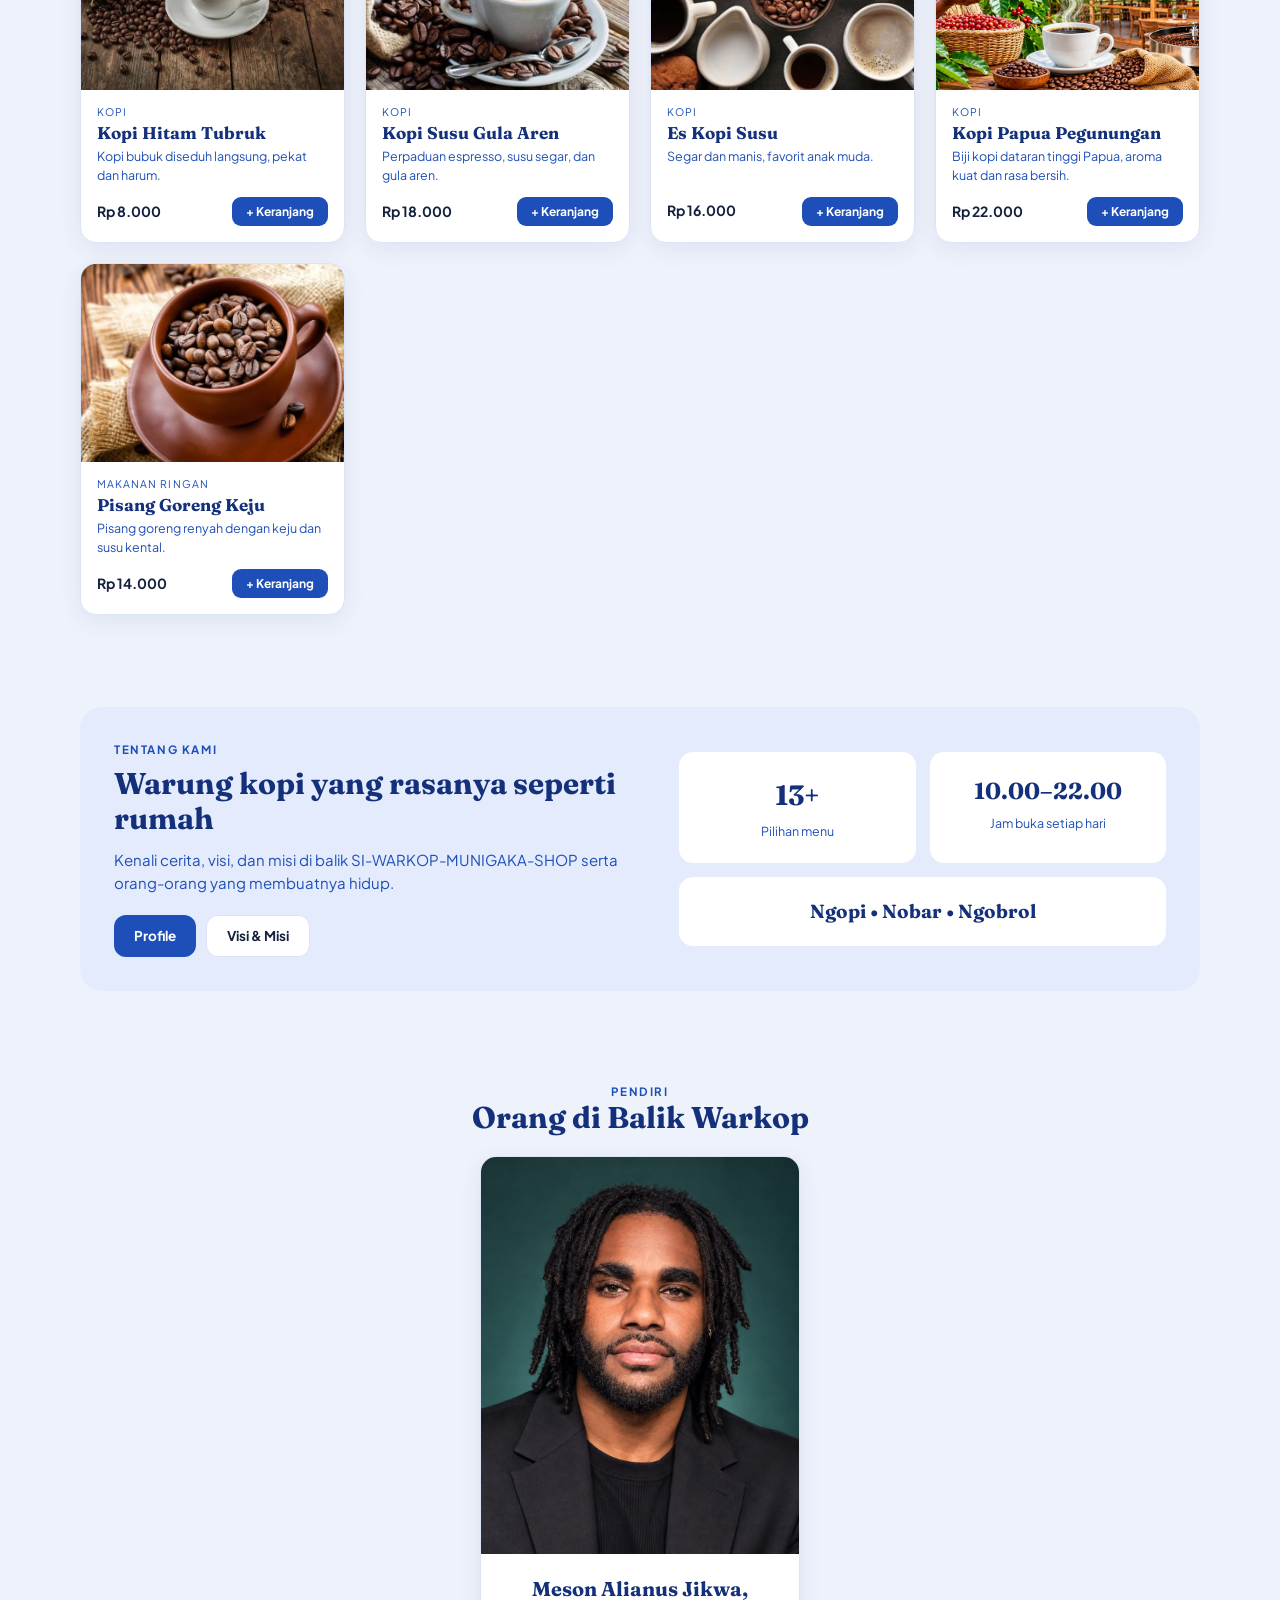
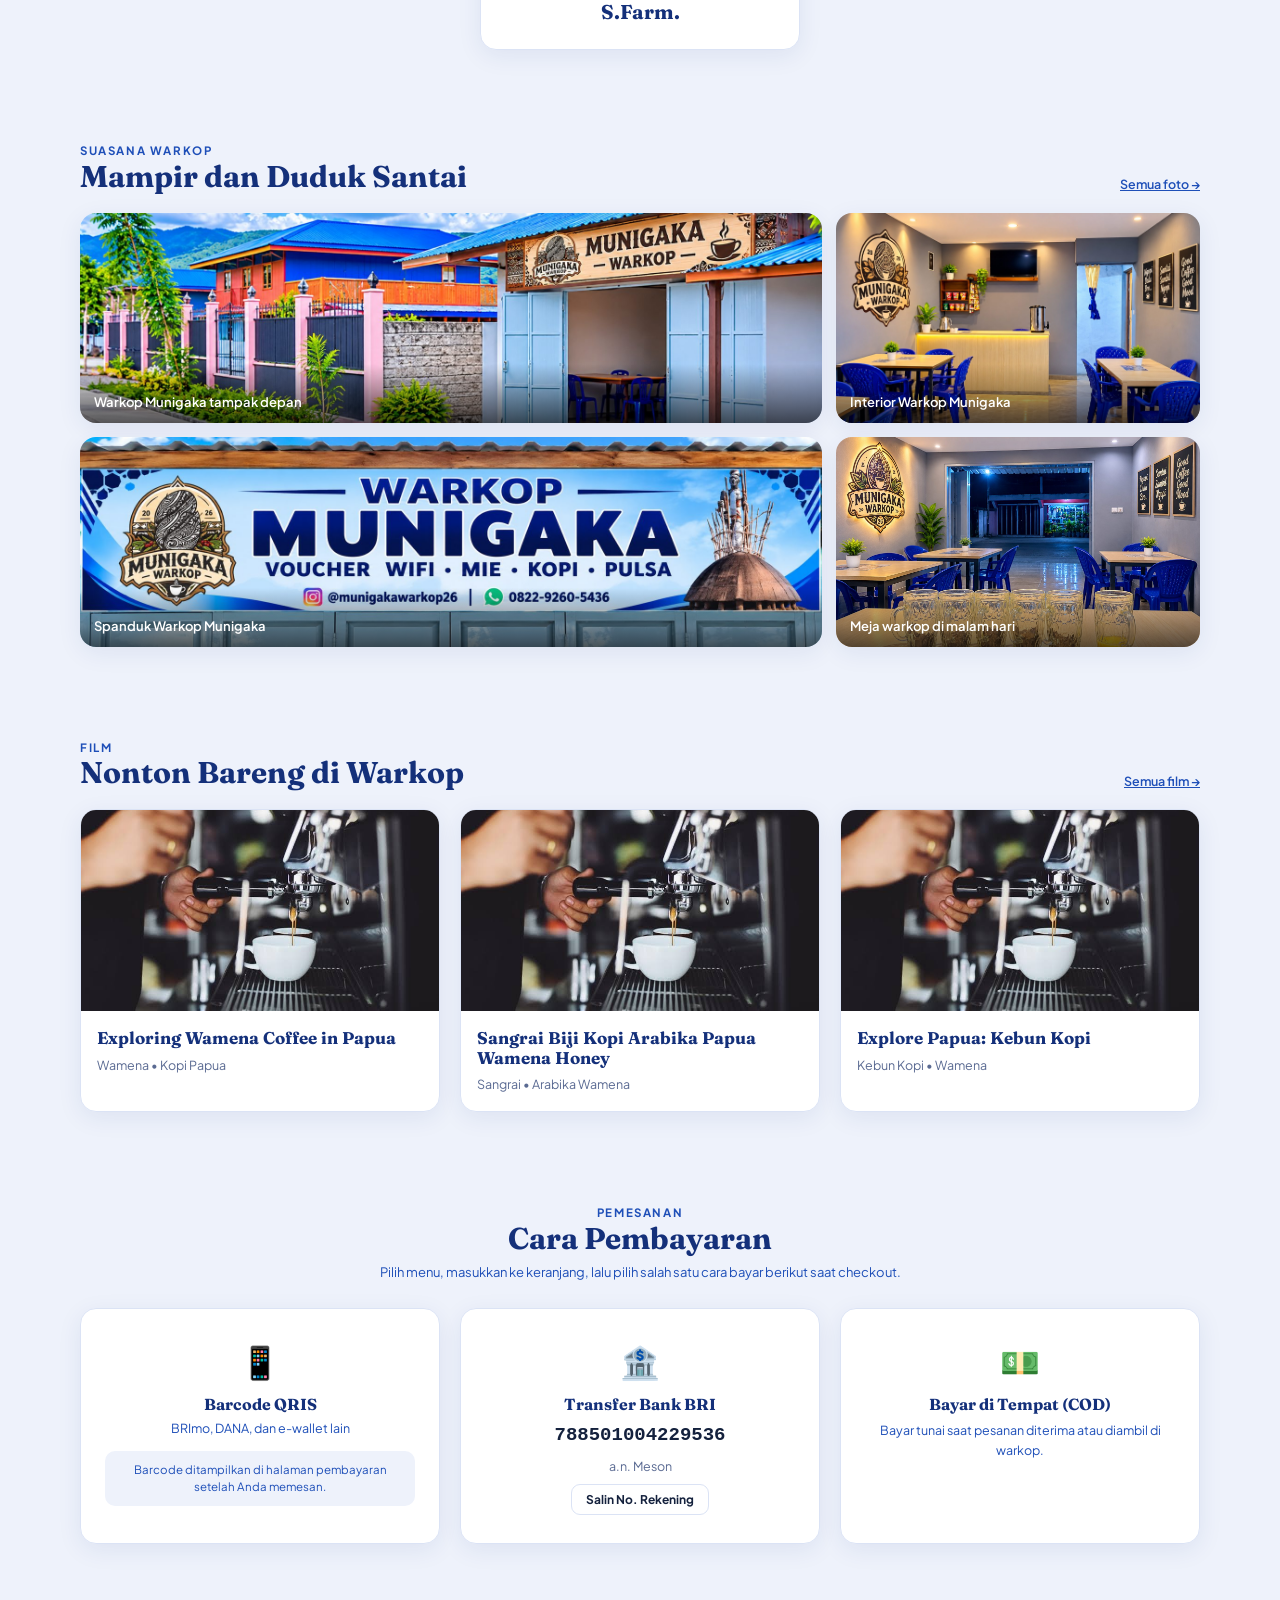
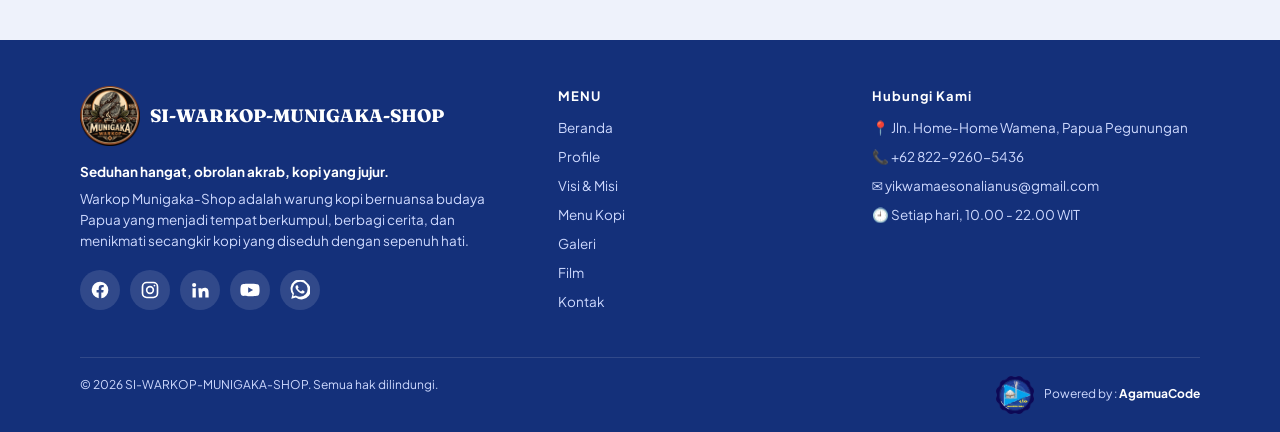
==== commit 911f4c4b: "update halaman" ====
--- a/index.html
+++ b/index.html
@@ -28,7 +28,6 @@
       <img src="assets/images/foto/hero/buka-setiap-hari.jpg" alt="Interior Warkop Munigaka">
       <h3>Buka Setiap Hari</h3><small>10.00 - 22.00 WIT</small>
       <div class="oc-state on-dark"><span class="js-pill"></span></div>
-      <p style="font-size:13px;color:#dbe5ff;margin:0">Jln. Home-Home Wamena, Papua Pegunungan</p>
       <button class="btn btn-white btn-sm" data-hours>Lihat jam buka lengkap</button>
     </div>
   </div>
